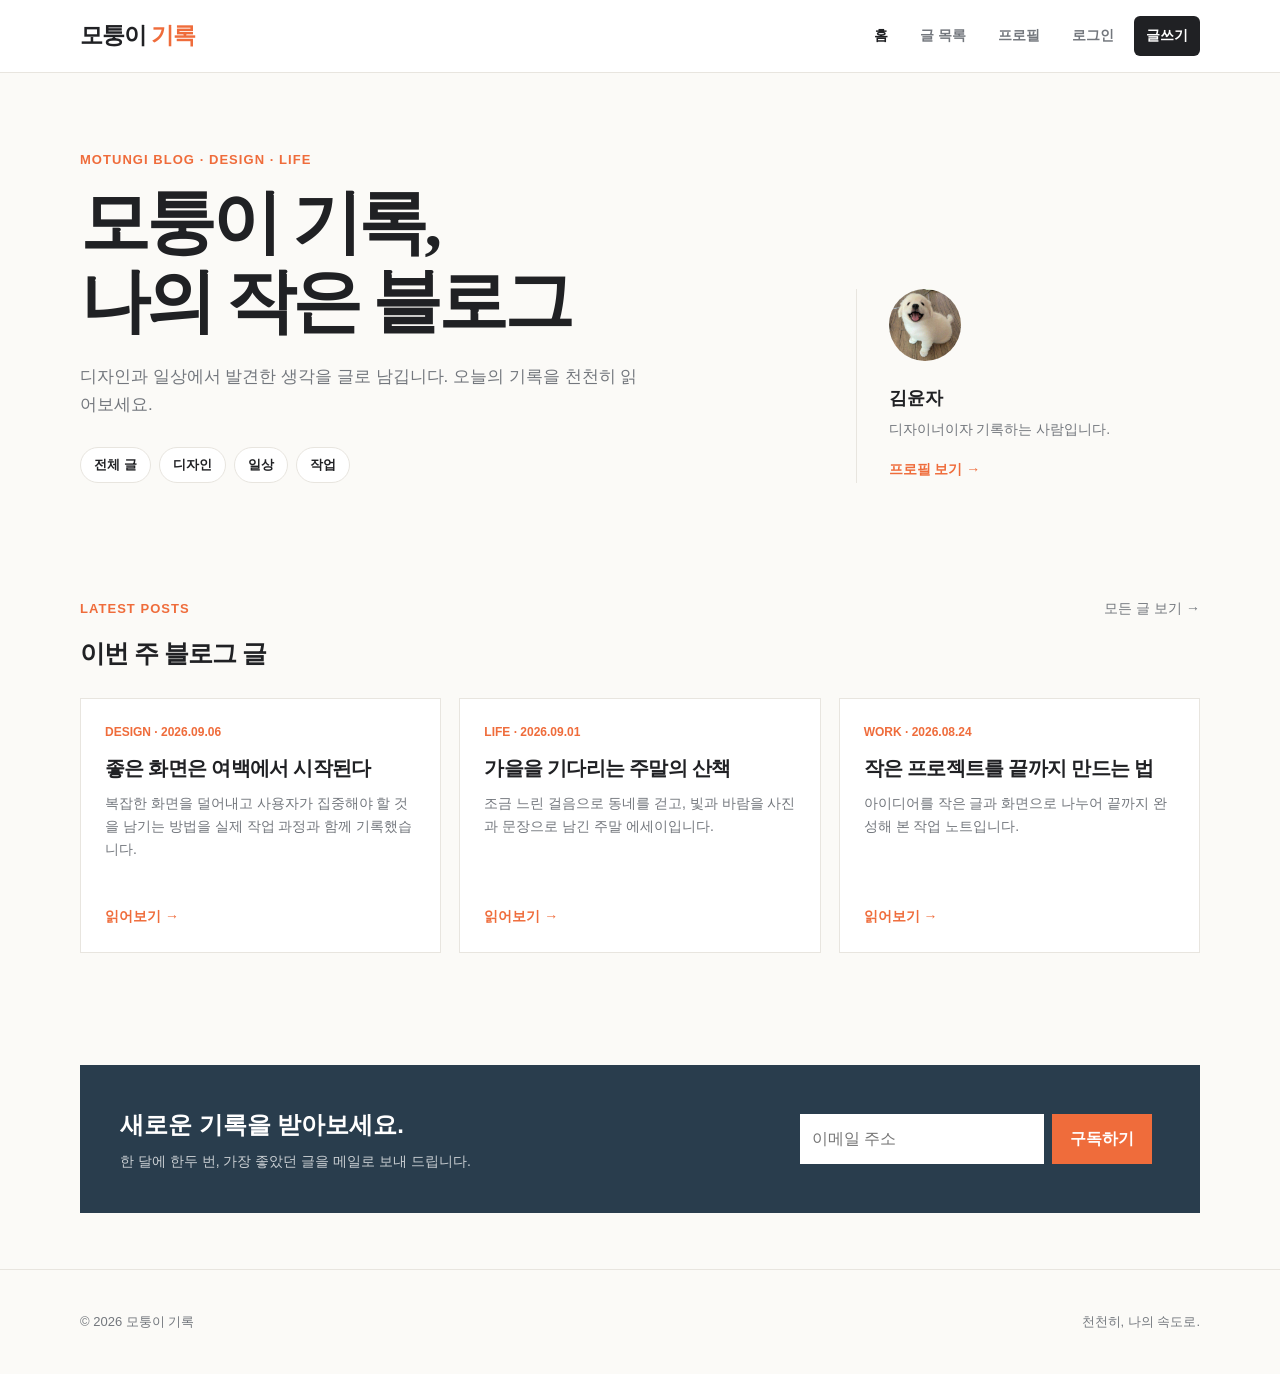
==== index.html @ f85b7a18 "Update blog author name" ====
<!doctype html>
<html lang="ko">
<head>
  <meta charset="UTF-8">
  <meta name="viewport" content="width=device-width,initial-scale=1.0">
  <title>모퉁이 기록</title>
  <link rel="stylesheet" href="css/style.css">
</head>
<body>
  <header class="site-header">
    <div class="container header-inner">
      <a class="brand" href="index.html">모퉁이 <span>기록</span></a>
      <button class="menu-toggle" aria-label="메뉴 열기" aria-expanded="false">☰</button>
      <nav class="site-nav">
        <a class="active" href="index.html">홈</a>
        <a href="posts.html">글 목록</a>
        <a href="profile.html">프로필</a>
        <a href="login.html">로그인</a>
        <a class="nav-action" href="write.html">글쓰기</a>
      </nav>
    </div>
  </header>

  <main>
    <section class="hero">
      <div class="container hero-grid">
        <div>
          <p class="eyebrow">MOTUNGI BLOG · DESIGN · LIFE</p>
          <h1>모퉁이 기록,<br>나의 작은 블로그</h1>
          <p>디자인과 일상에서 발견한 생각을 글로 남깁니다. 오늘의 기록을 천천히 읽어보세요.</p>
            <div class="blog-categories" aria-label="블로그 카테고리">
              <a href="posts.html">전체 글</a>
              <a href="posts.html">디자인</a>
              <a href="posts.html">일상</a>
              <a href="posts.html">작업</a>
            </div>
        </div>
        <aside class="profile-summary">
          <img class="avatar" src="assets/images/images.jfif" alt="운영자 프로필 사진">
          <strong>김윤자</strong>
          <p>디자이너이자 기록하는 사람입니다.</p>
          <a class="text-link" href="profile.html">프로필 보기 →</a>
        </aside>
      </div>
    </section>

    <section class="section">
      <div class="container">
        <div class="section-head">
          <div>
            <p class="eyebrow">LATEST POSTS</p>
            <h2 class="section-title">이번 주 블로그 글</h2>
          </div>
          <a href="posts.html">모든 글 보기 →</a>
        </div>
        <div class="post-grid">
          <article class="post-card">
            <p class="post-meta">DESIGN · 2026.09.06</p>
            <h3><a href="post-detail.html">좋은 화면은 여백에서 시작된다</a></h3>
            <p>복잡한 화면을 덜어내고 사용자가 집중해야 할 것을 남기는 방법을 실제 작업 과정과 함께 기록했습니다.</p>
            <a class="text-link" href="post-detail.html">읽어보기 →</a>
          </article>
          <article class="post-card">
            <p class="post-meta">LIFE · 2026.09.01</p>
            <h3><a href="post-detail.html">가을을 기다리는 주말의 산책</a></h3>
            <p>조금 느린 걸음으로 동네를 걷고, 빛과 바람을 사진과 문장으로 남긴 주말 에세이입니다.</p>
            <a class="text-link" href="post-detail.html">읽어보기 →</a>
          </article>
          <article class="post-card">
            <p class="post-meta">WORK · 2026.08.24</p>
            <h3><a href="post-detail.html">작은 프로젝트를 끝까지 만드는 법</a></h3>
            <p>아이디어를 작은 글과 화면으로 나누어 끝까지 완성해 본 작업 노트입니다.</p>
            <a class="text-link" href="post-detail.html">읽어보기 →</a>
          </article>
        </div>
      </div>
    </section>

    <section class="section">
      <div class="container newsletter">
        <div>
          <h2>새로운 기록을 받아보세요.</h2>
          <p>한 달에 한두 번, 가장 좋았던 글을 메일로 보내 드립니다.</p>
        </div>
        <form class="subscribe" data-message="구독 신청이 완료되었습니다.">
          <input type="email" placeholder="이메일 주소" required>
          <button class="button" type="submit">구독하기</button>
          <span class="form-message"></span>
        </form>
      </div>
    </section>
  </main>

  <footer class="site-footer">
    <div class="container footer-inner">
      <p>© 2026 모퉁이 기록</p>
      <p>천천히, 나의 속도로.</p>
    </div>
  </footer>

  <script src="js/main.js"></script>
</body>
</html>
---- css/style.css ----
:root{--ink:#202124;--sub:#73777d;--line:#e8e5df;--cream:#fbfaf7;--paper:#fff;--orange:#ef6c3b;--blue:#293d4d;--tag:#f4f0e9}*{box-sizing:border-box}body{margin:0;background:var(--cream);color:var(--ink);font-family:"Noto Sans KR","Malgun Gothic",Arial,sans-serif;line-height:1.65}a{color:inherit;text-decoration:none}button,input,textarea{font:inherit}.container{width:min(1120px,calc(100% - 40px));margin:auto}.site-header{position:sticky;top:0;z-index:5;background:#fffffff0;backdrop-filter:blur(12px);border-bottom:1px solid var(--line)}.header-inner{height:72px;display:flex;align-items:center;justify-content:space-between;gap:24px}.brand{font-family:Georgia,serif;font-size:23px;font-weight:bold;letter-spacing:-1px}.brand span,.eyebrow,.post-meta,.text-link{color:var(--orange)}.site-nav{display:flex;gap:8px;align-items:center}.site-nav a{padding:8px 12px;color:var(--sub);font-size:14px;font-weight:bold}.site-nav a:hover,.site-nav a.active{color:var(--ink)}.nav-action{background:var(--ink);color:#fff!important;border-radius:6px}.menu-toggle{display:none}.hero{padding:76px 0 58px}.hero-grid{display:grid;grid-template-columns:1.35fr .65fr;gap:60px;align-items:end}.eyebrow{font-size:13px;font-weight:bold;letter-spacing:.08em;text-transform:uppercase;margin:0 0 14px}.hero h1{font-family:Georgia,"Noto Serif KR",serif;font-size:clamp(42px,6vw,70px);letter-spacing:-.055em;line-height:1.12;margin:0 0 22px}.hero p:not(.eyebrow),.page-hero p{color:var(--sub);max-width:570px;font-size:17px}.profile-summary{border-left:1px solid var(--line);padding-left:32px}.avatar{width:72px;height:72px;object-fit:cover;border-radius:50%;margin-bottom:14px}.profile-summary strong{display:block;font-size:18px}.profile-summary p{margin:5px 0 15px;font-size:14px!important}.text-link{font-weight:bold;font-size:14px}.section{padding:56px 0}.section-head{display:flex;justify-content:space-between;align-items:baseline;margin-bottom:24px}.section-title{margin:0;font-size:25px;letter-spacing:-.04em}.section-head a{color:var(--sub);font-size:14px}.post-grid{display:grid;grid-template-columns:repeat(3,1fr);gap:18px}.post-card{background:var(--paper);border:1px solid var(--line);padding:24px;min-height:255px;display:flex;flex-direction:column;transition:transform .2s}.post-card:hover{transform:translateY(-3px)}.post-meta{font-size:12px;font-weight:bold;margin:0 0 12px}.post-card h3{font-size:20px;letter-spacing:-.035em;line-height:1.35;margin:0 0 10px}.post-card p:not(.post-meta),.list-post p{color:var(--sub);font-size:14px;margin:0}.post-card .text-link{margin-top:auto;padding-top:18px}.newsletter{background:var(--blue);color:#fff;padding:40px;display:flex;justify-content:space-between;align-items:center;gap:32px}.newsletter h2{margin:0 0 5px;font-size:24px}.newsletter p{opacity:.75;margin:0;font-size:14px}.subscribe{display:flex;gap:8px;min-width:min(100%,360px)}.subscribe input{flex:1;border:0;padding:12px}.button{cursor:pointer;border:0;background:var(--orange);color:white;padding:12px 18px;font-weight:bold;white-space:nowrap}.site-footer{border-top:1px solid var(--line);color:var(--sub);padding:28px 0;font-size:13px}.footer-inner{display:flex;justify-content:space-between}.page-hero{border-bottom:1px solid var(--line);padding:50px 0 36px;background:#fff}.page-hero h1{font-family:Georgia,serif;font-size:42px;margin:0 0 8px;letter-spacing:-.04em}.page-hero p{margin:0}.content-layout{display:grid;grid-template-columns:minmax(0,1fr) 260px;gap:42px;padding:48px 0 72px}.post-list{display:grid}.list-post{display:grid;grid-template-columns:120px 1fr;gap:22px;border-bottom:1px solid var(--line);padding:24px 0}.list-date{color:var(--sub);font-size:13px}.list-post h2{font-size:23px;margin:0 0 7px;letter-spacing:-.04em}.sidebar{border-left:1px solid var(--line);padding-left:24px}.sidebar h3{margin:0 0 12px;font-size:15px}.sidebar a{display:block;color:var(--sub);font-size:14px;padding:7px 0}.tag{display:inline-block;background:var(--tag);padding:5px 10px;margin:0 5px 7px 0;font-size:12px}.article{background:#fff;padding:clamp(25px,5vw,64px)}.article-header{border-bottom:1px solid var(--line);margin-bottom:34px;padding-bottom:26px}.article-header h1{font-family:Georgia,serif;font-size:clamp(32px,5vw,52px);line-height:1.2;letter-spacing:-.05em;margin:8px 0 14px}.article-meta{color:var(--sub);font-size:14px}.article-body{max-width:720px;font-size:17px}.article-body h2{margin-top:40px;font-size:27px}.article-body p{margin-bottom:22px}.article-body blockquote{border-left:3px solid var(--orange);margin:28px 0;padding:8px 20px;color:var(--sub);font-size:19px}.auth-wrap{width:min(440px,calc(100% - 32px));margin:0 auto 70px;padding-top:88px}.auth-card,.form-card{background:#fff;border:1px solid var(--line);padding:36px}.auth-card h1,.form-card h1{font-family:Georgia,serif;font-size:34px;margin:0 0 8px}.auth-card>p{color:var(--sub);margin:0 0 26px;font-size:14px}.field{display:grid;gap:7px;margin-bottom:17px;font-size:14px;font-weight:bold}.field input,.field textarea{border:1px solid #d9d5cf;padding:12px;background:#fff;font-weight:normal}.field textarea{min-height:240px;resize:vertical}.form-note{color:var(--sub);font-size:13px;text-align:center;margin:20px 0 0}.full{width:100%}.profile-page{display:grid;grid-template-columns:200px 1fr;gap:36px;padding:54px 0 72px}.profile-card{text-align:center}.profile-card .avatar{width:128px;height:128px;margin:0 auto 15px}.profile-card h1{font-size:25px;margin:0}.profile-card p{color:var(--sub);margin:5px 0;font-size:14px}.stats{display:flex;gap:18px;justify-content:center;margin:20px 0;font-size:13px}.profile-posts h2{margin-top:0}.editor-wrap{width:min(820px,calc(100% - 32px));margin:46px auto 72px}.form-card{padding:42px}.form-card .field input{font-size:18px}.form-actions{display:flex;justify-content:flex-end;gap:8px;margin-top:25px}.secondary-btn{border:1px solid var(--line);background:#fff;color:var(--ink)}@media(max-width:720px){.container{width:min(100% - 28px,1120px)}.header-inner{height:60px}.menu-toggle{display:block;border:0;background:none;font-size:20px}.site-nav{display:none;position:absolute;top:60px;left:0;right:0;background:#fff;padding:10px 14px;border-bottom:1px solid var(--line);flex-direction:column;align-items:stretch}.site-nav.is-open{display:flex}.hero{padding:48px 0}.hero-grid,.content-layout,.profile-page{grid-template-columns:1fr;gap:28px}.profile-summary,.sidebar{border:0;padding:0}.post-grid{grid-template-columns:1fr}.newsletter{display:block;padding:28px}.subscribe{margin-top:20px}.list-post{grid-template-columns:1fr;gap:5px}.page-hero h1{font-size:34px}.article{padding:28px 20px}.auth-wrap{margin:38px auto}.form-card,.auth-card{padding:26px}.footer-inner{display:block}.footer-inner p+p{margin-top:6px}}
.blog-categories{display:flex;flex-wrap:wrap;gap:8px;margin-top:28px}.blog-categories a{border:1px solid var(--line);border-radius:999px;padding:6px 13px;background:var(--paper);font-size:13px;font-weight:bold}.blog-categories a:hover{border-color:var(--orange);color:var(--orange)}.profile-summary{border-left:1px solid var(--line);padding-left:32px}
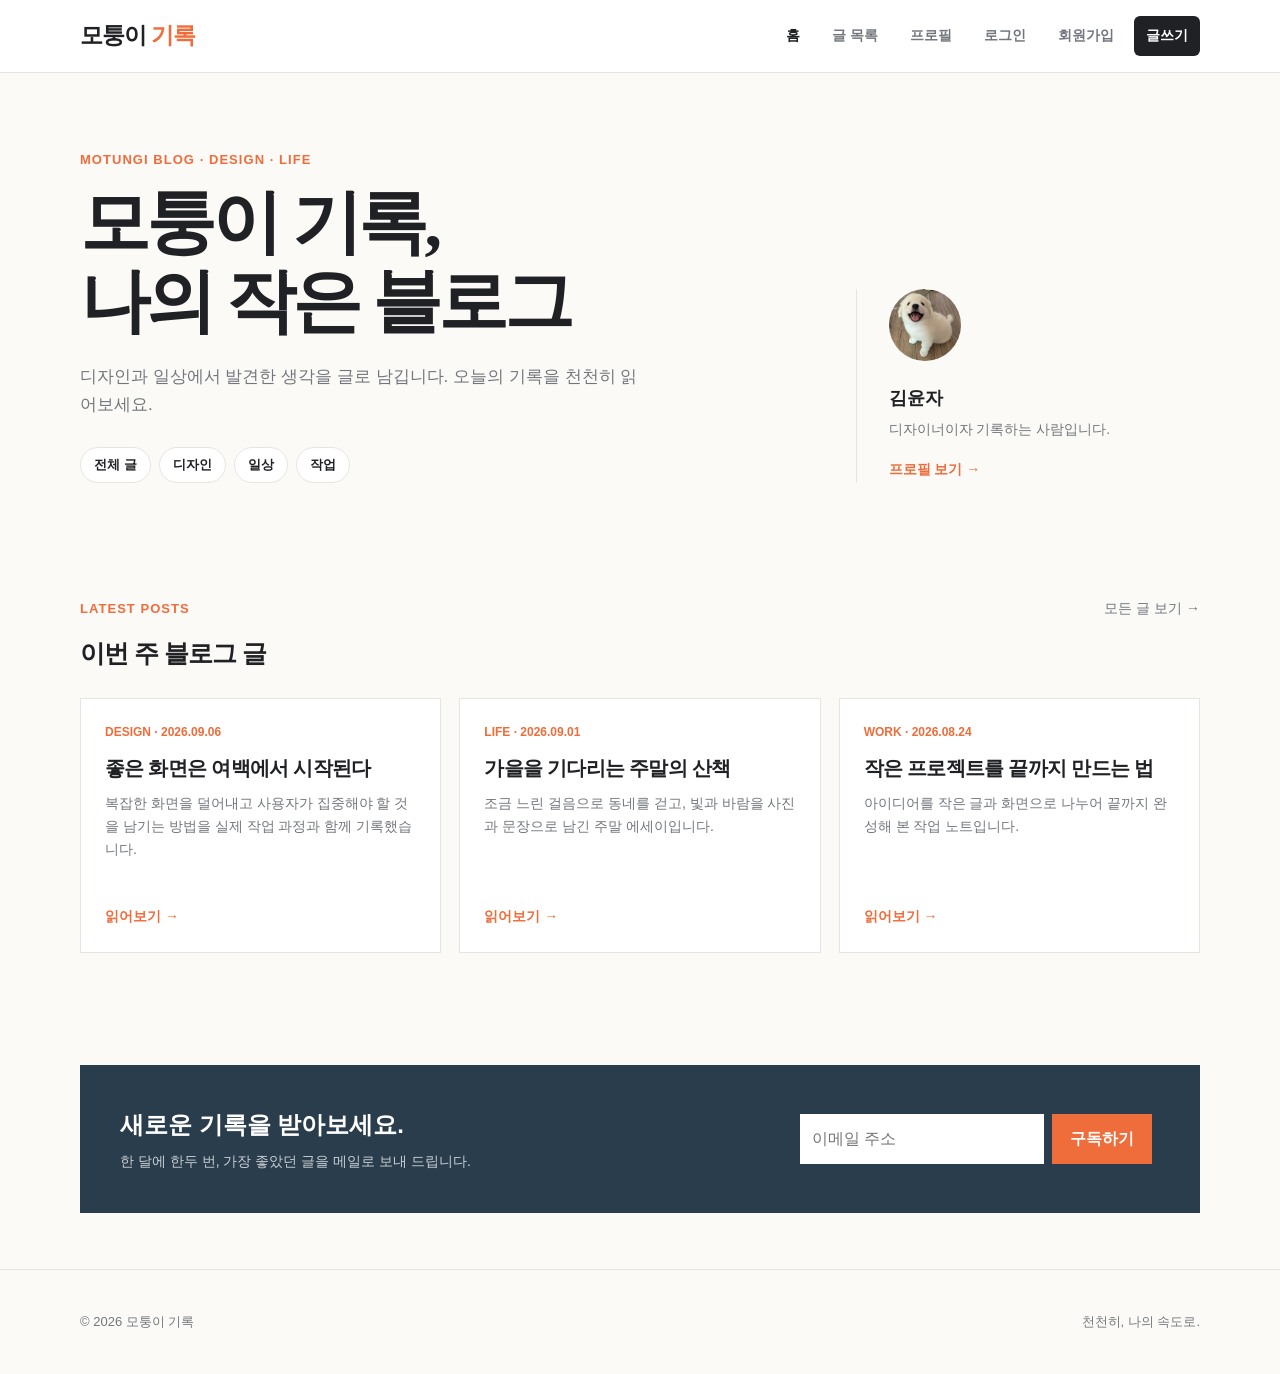
==== commit 261becf2: "Implement blog post CRUD and auth navigation" ====
--- a/index.html
+++ b/index.html
@@ -53,7 +53,7 @@
           </div>
           <a href="posts.html">모든 글 보기 →</a>
         </div>
-        <div class="post-grid">
+        <div class="post-grid" id="latest-posts">
           <article class="post-card">
             <p class="post-meta">DESIGN · 2026.09.06</p>
             <h3><a href="post-detail.html">좋은 화면은 여백에서 시작된다</a></h3>
@@ -101,4 +101,3 @@
   <script src="js/main.js"></script>
 </body>
 </html>
-
--- a/css/style.css
+++ b/css/style.css
@@ -1,2 +1,4 @@
 :root{--ink:#202124;--sub:#73777d;--line:#e8e5df;--cream:#fbfaf7;--paper:#fff;--orange:#ef6c3b;--blue:#293d4d;--tag:#f4f0e9}*{box-sizing:border-box}body{margin:0;background:var(--cream);color:var(--ink);font-family:"Noto Sans KR","Malgun Gothic",Arial,sans-serif;line-height:1.65}a{color:inherit;text-decoration:none}button,input,textarea{font:inherit}.container{width:min(1120px,calc(100% - 40px));margin:auto}.site-header{position:sticky;top:0;z-index:5;background:#fffffff0;backdrop-filter:blur(12px);border-bottom:1px solid var(--line)}.header-inner{height:72px;display:flex;align-items:center;justify-content:space-between;gap:24px}.brand{font-family:Georgia,serif;font-size:23px;font-weight:bold;letter-spacing:-1px}.brand span,.eyebrow,.post-meta,.text-link{color:var(--orange)}.site-nav{display:flex;gap:8px;align-items:center}.site-nav a{padding:8px 12px;color:var(--sub);font-size:14px;font-weight:bold}.site-nav a:hover,.site-nav a.active{color:var(--ink)}.nav-action{background:var(--ink);color:#fff!important;border-radius:6px}.menu-toggle{display:none}.hero{padding:76px 0 58px}.hero-grid{display:grid;grid-template-columns:1.35fr .65fr;gap:60px;align-items:end}.eyebrow{font-size:13px;font-weight:bold;letter-spacing:.08em;text-transform:uppercase;margin:0 0 14px}.hero h1{font-family:Georgia,"Noto Serif KR",serif;font-size:clamp(42px,6vw,70px);letter-spacing:-.055em;line-height:1.12;margin:0 0 22px}.hero p:not(.eyebrow),.page-hero p{color:var(--sub);max-width:570px;font-size:17px}.profile-summary{border-left:1px solid var(--line);padding-left:32px}.avatar{width:72px;height:72px;object-fit:cover;border-radius:50%;margin-bottom:14px}.profile-summary strong{display:block;font-size:18px}.profile-summary p{margin:5px 0 15px;font-size:14px!important}.text-link{font-weight:bold;font-size:14px}.section{padding:56px 0}.section-head{display:flex;justify-content:space-between;align-items:baseline;margin-bottom:24px}.section-title{margin:0;font-size:25px;letter-spacing:-.04em}.section-head a{color:var(--sub);font-size:14px}.post-grid{display:grid;grid-template-columns:repeat(3,1fr);gap:18px}.post-card{background:var(--paper);border:1px solid var(--line);padding:24px;min-height:255px;display:flex;flex-direction:column;transition:transform .2s}.post-card:hover{transform:translateY(-3px)}.post-meta{font-size:12px;font-weight:bold;margin:0 0 12px}.post-card h3{font-size:20px;letter-spacing:-.035em;line-height:1.35;margin:0 0 10px}.post-card p:not(.post-meta),.list-post p{color:var(--sub);font-size:14px;margin:0}.post-card .text-link{margin-top:auto;padding-top:18px}.newsletter{background:var(--blue);color:#fff;padding:40px;display:flex;justify-content:space-between;align-items:center;gap:32px}.newsletter h2{margin:0 0 5px;font-size:24px}.newsletter p{opacity:.75;margin:0;font-size:14px}.subscribe{display:flex;gap:8px;min-width:min(100%,360px)}.subscribe input{flex:1;border:0;padding:12px}.button{cursor:pointer;border:0;background:var(--orange);color:white;padding:12px 18px;font-weight:bold;white-space:nowrap}.site-footer{border-top:1px solid var(--line);color:var(--sub);padding:28px 0;font-size:13px}.footer-inner{display:flex;justify-content:space-between}.page-hero{border-bottom:1px solid var(--line);padding:50px 0 36px;background:#fff}.page-hero h1{font-family:Georgia,serif;font-size:42px;margin:0 0 8px;letter-spacing:-.04em}.page-hero p{margin:0}.content-layout{display:grid;grid-template-columns:minmax(0,1fr) 260px;gap:42px;padding:48px 0 72px}.post-list{display:grid}.list-post{display:grid;grid-template-columns:120px 1fr;gap:22px;border-bottom:1px solid var(--line);padding:24px 0}.list-date{color:var(--sub);font-size:13px}.list-post h2{font-size:23px;margin:0 0 7px;letter-spacing:-.04em}.sidebar{border-left:1px solid var(--line);padding-left:24px}.sidebar h3{margin:0 0 12px;font-size:15px}.sidebar a{display:block;color:var(--sub);font-size:14px;padding:7px 0}.tag{display:inline-block;background:var(--tag);padding:5px 10px;margin:0 5px 7px 0;font-size:12px}.article{background:#fff;padding:clamp(25px,5vw,64px)}.article-header{border-bottom:1px solid var(--line);margin-bottom:34px;padding-bottom:26px}.article-header h1{font-family:Georgia,serif;font-size:clamp(32px,5vw,52px);line-height:1.2;letter-spacing:-.05em;margin:8px 0 14px}.article-meta{color:var(--sub);font-size:14px}.article-body{max-width:720px;font-size:17px}.article-body h2{margin-top:40px;font-size:27px}.article-body p{margin-bottom:22px}.article-body blockquote{border-left:3px solid var(--orange);margin:28px 0;padding:8px 20px;color:var(--sub);font-size:19px}.auth-wrap{width:min(440px,calc(100% - 32px));margin:0 auto 70px;padding-top:88px}.auth-card,.form-card{background:#fff;border:1px solid var(--line);padding:36px}.auth-card h1,.form-card h1{font-family:Georgia,serif;font-size:34px;margin:0 0 8px}.auth-card>p{color:var(--sub);margin:0 0 26px;font-size:14px}.field{display:grid;gap:7px;margin-bottom:17px;font-size:14px;font-weight:bold}.field input,.field textarea{border:1px solid #d9d5cf;padding:12px;background:#fff;font-weight:normal}.field textarea{min-height:240px;resize:vertical}.form-note{color:var(--sub);font-size:13px;text-align:center;margin:20px 0 0}.full{width:100%}.profile-page{display:grid;grid-template-columns:200px 1fr;gap:36px;padding:54px 0 72px}.profile-card{text-align:center}.profile-card .avatar{width:128px;height:128px;margin:0 auto 15px}.profile-card h1{font-size:25px;margin:0}.profile-card p{color:var(--sub);margin:5px 0;font-size:14px}.stats{display:flex;gap:18px;justify-content:center;margin:20px 0;font-size:13px}.profile-posts h2{margin-top:0}.editor-wrap{width:min(820px,calc(100% - 32px));margin:46px auto 72px}.form-card{padding:42px}.form-card .field input{font-size:18px}.form-actions{display:flex;justify-content:flex-end;gap:8px;margin-top:25px}.secondary-btn{border:1px solid var(--line);background:#fff;color:var(--ink)}@media(max-width:720px){.container{width:min(100% - 28px,1120px)}.header-inner{height:60px}.menu-toggle{display:block;border:0;background:none;font-size:20px}.site-nav{display:none;position:absolute;top:60px;left:0;right:0;background:#fff;padding:10px 14px;border-bottom:1px solid var(--line);flex-direction:column;align-items:stretch}.site-nav.is-open{display:flex}.hero{padding:48px 0}.hero-grid,.content-layout,.profile-page{grid-template-columns:1fr;gap:28px}.profile-summary,.sidebar{border:0;padding:0}.post-grid{grid-template-columns:1fr}.newsletter{display:block;padding:28px}.subscribe{margin-top:20px}.list-post{grid-template-columns:1fr;gap:5px}.page-hero h1{font-size:34px}.article{padding:28px 20px}.auth-wrap{margin:38px auto}.form-card,.auth-card{padding:26px}.footer-inner{display:block}.footer-inner p+p{margin-top:6px}}
-.blog-categories{display:flex;flex-wrap:wrap;gap:8px;margin-top:28px}.blog-categories a{border:1px solid var(--line);border-radius:999px;padding:6px 13px;background:var(--paper);font-size:13px;font-weight:bold}.blog-categories a:hover{border-color:var(--orange);color:var(--orange)}.profile-summary{border-left:1px solid var(--line);padding-left:32px}
+.blog-categories{display:flex;flex-wrap:wrap;gap:8px;margin-top:28px}.blog-categories a{border:1px solid var(--line);border-radius:999px;padding:6px 13px;background:var(--paper);font-size:13px;font-weight:bold}.blog-categories a:hover{border-color:var(--orange);color:var(--orange)}.profile-summary{border-left:1px solid var(--line);padding-left:32px}.profile-contact{background:#294f82;color:#fff;text-align:center;padding:38px 0 20px}.profile-contact-kicker{margin:0 0 5px;color:#b8d4f0;font-size:12px;font-weight:bold;letter-spacing:.12em}.profile-contact h2{margin:0;font-size:25px;line-height:1.4;letter-spacing:-.04em}.profile-contact-intro{margin:9px 0 22px;color:#d8e5f4;font-size:13px}.contact-links{display:grid;grid-template-columns:repeat(3,1fr);gap:10px}.contact-link{display:flex;align-items:center;justify-content:center;gap:10px;min-height:56px;border:1px solid #5274a2;border-radius:6px;color:#fff;text-align:left;transition:background .2s,border-color .2s}.contact-link:hover{background:#37639b;border-color:#91b4dc}.contact-icon{display:grid;place-items:center;width:25px;height:25px;border:1px solid #9bb9d8;border-radius:50%;color:#d8e5f4;font-size:14px;line-height:1}.contact-link b,.contact-link small{display:block}.contact-link b{font-size:12px}.contact-link small{color:#c6d9ed;font-size:10px;line-height:1.4}.contact-more{display:block;width:26px;margin:14px auto 0;color:#d8e5f4;font-size:25px;line-height:.7}.profile-contact + .site-footer{background:#fff}.site-footer .footer-inner{gap:18px}.site-footer .footer-inner span:last-child{font-size:12px}
+@media(max-width:720px){.contact-links{grid-template-columns:1fr}.contact-link{justify-content:flex-start;padding:0 20px}.profile-contact{padding-top:32px}.site-footer .footer-inner span{display:block}}
+.post-actions{display:flex;align-items:center;gap:14px;margin-top:10px}.post-actions .post-delete{margin-top:0}
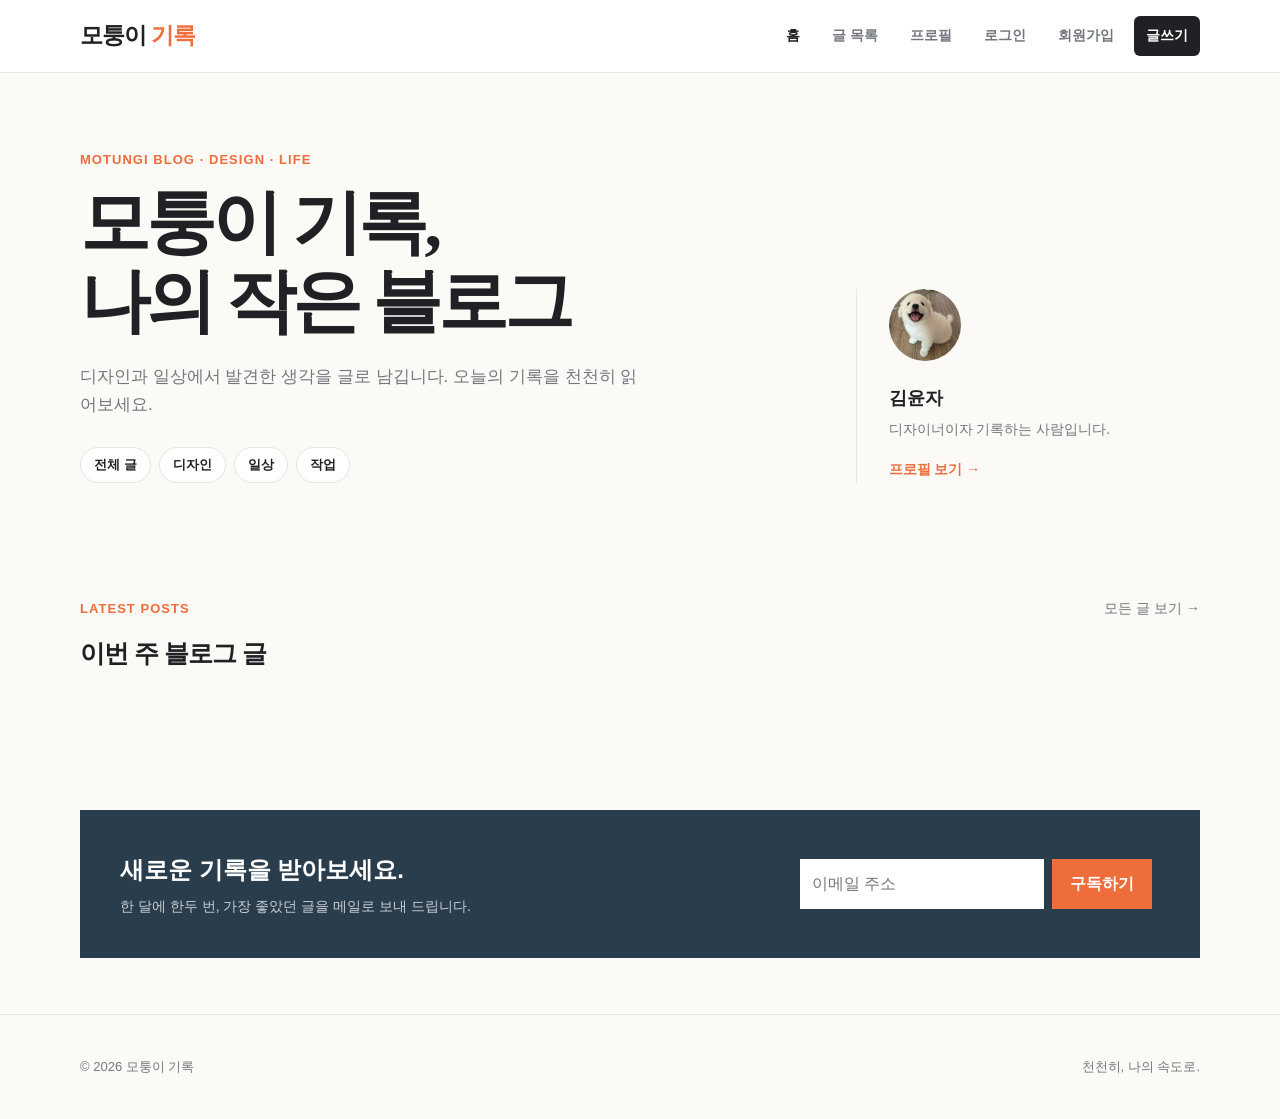
==== commit 53a2a083: "Remove sample posts and show live data only" ====
--- a/index.html
+++ b/index.html
@@ -53,26 +53,7 @@
           </div>
           <a href="posts.html">모든 글 보기 →</a>
         </div>
-        <div class="post-grid" id="latest-posts">
-          <article class="post-card">
-            <p class="post-meta">DESIGN · 2026.09.06</p>
-            <h3><a href="post-detail.html">좋은 화면은 여백에서 시작된다</a></h3>
-            <p>복잡한 화면을 덜어내고 사용자가 집중해야 할 것을 남기는 방법을 실제 작업 과정과 함께 기록했습니다.</p>
-            <a class="text-link" href="post-detail.html">읽어보기 →</a>
-          </article>
-          <article class="post-card">
-            <p class="post-meta">LIFE · 2026.09.01</p>
-            <h3><a href="post-detail.html">가을을 기다리는 주말의 산책</a></h3>
-            <p>조금 느린 걸음으로 동네를 걷고, 빛과 바람을 사진과 문장으로 남긴 주말 에세이입니다.</p>
-            <a class="text-link" href="post-detail.html">읽어보기 →</a>
-          </article>
-          <article class="post-card">
-            <p class="post-meta">WORK · 2026.08.24</p>
-            <h3><a href="post-detail.html">작은 프로젝트를 끝까지 만드는 법</a></h3>
-            <p>아이디어를 작은 글과 화면으로 나누어 끝까지 완성해 본 작업 노트입니다.</p>
-            <a class="text-link" href="post-detail.html">읽어보기 →</a>
-          </article>
-        </div>
+        <div class="post-grid" id="latest-posts"></div>
       </div>
     </section>
 
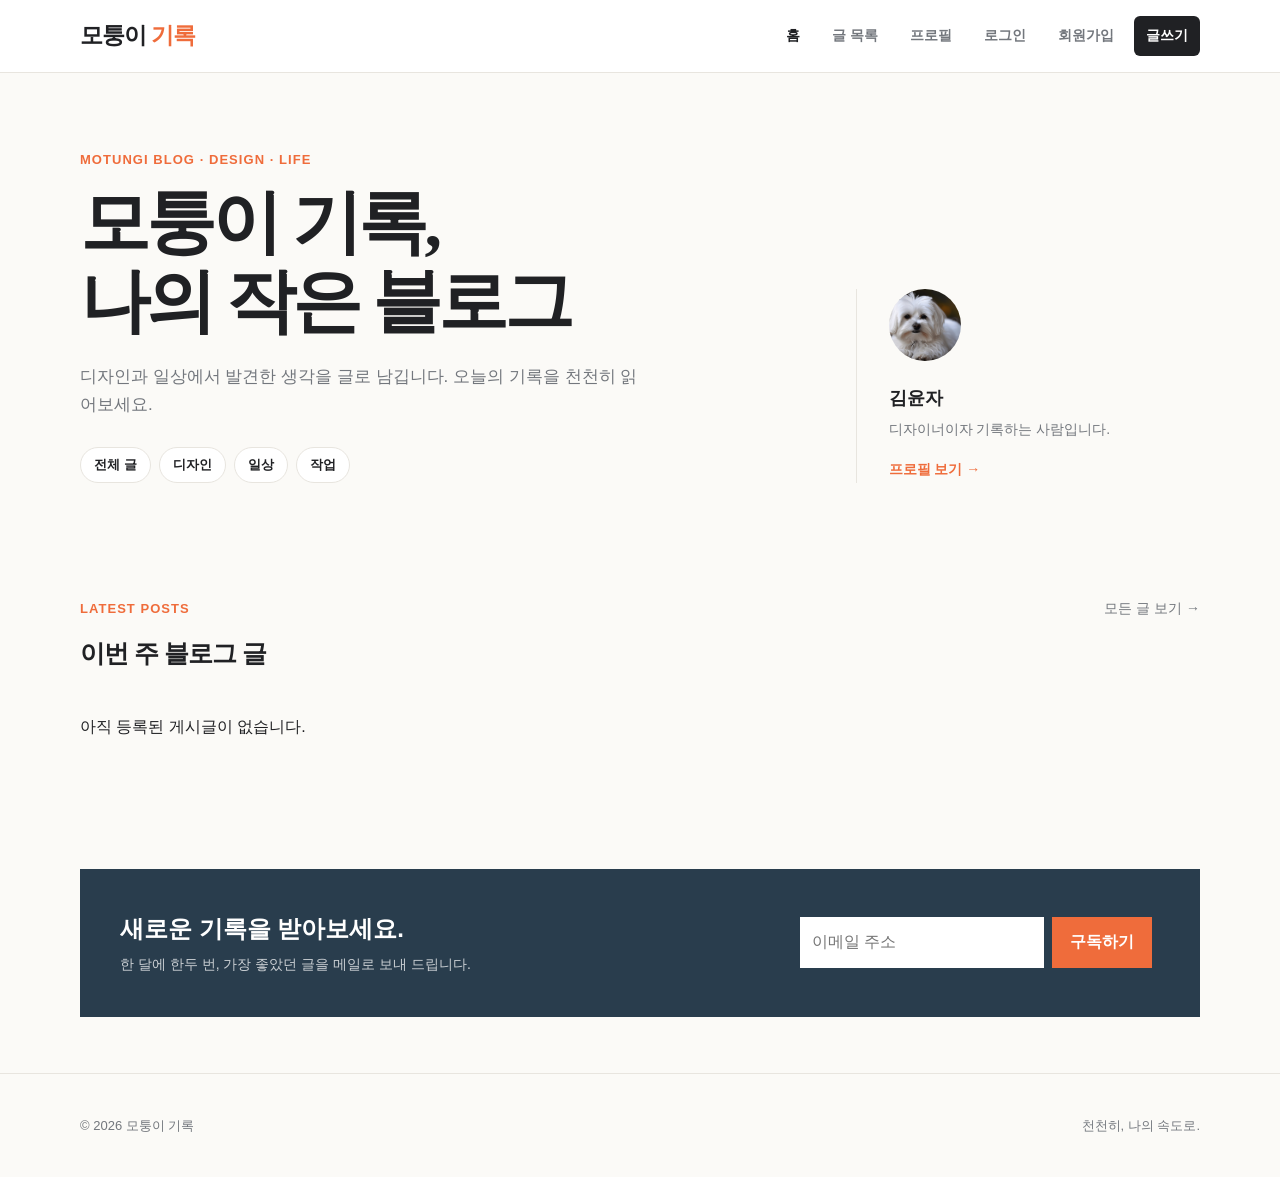
==== commit 7240a261: "Use updated profile photo" ====
--- a/index.html
+++ b/index.html
@@ -36,7 +36,7 @@
             </div>
         </div>
         <aside class="profile-summary">
-          <img class="avatar" src="assets/images/images.jfif" alt="운영자 프로필 사진">
+          <img class="avatar" src="assets/images/강아지.jpg" alt="운영자 프로필 사진">
           <strong>김윤자</strong>
           <p>디자이너이자 기록하는 사람입니다.</p>
           <a class="text-link" href="profile.html">프로필 보기 →</a>
--- a/css/style.css
+++ b/css/style.css
@@ -1,4 +1,6 @@
 :root{--ink:#202124;--sub:#73777d;--line:#e8e5df;--cream:#fbfaf7;--paper:#fff;--orange:#ef6c3b;--blue:#293d4d;--tag:#f4f0e9}*{box-sizing:border-box}body{margin:0;background:var(--cream);color:var(--ink);font-family:"Noto Sans KR","Malgun Gothic",Arial,sans-serif;line-height:1.65}a{color:inherit;text-decoration:none}button,input,textarea{font:inherit}.container{width:min(1120px,calc(100% - 40px));margin:auto}.site-header{position:sticky;top:0;z-index:5;background:#fffffff0;backdrop-filter:blur(12px);border-bottom:1px solid var(--line)}.header-inner{height:72px;display:flex;align-items:center;justify-content:space-between;gap:24px}.brand{font-family:Georgia,serif;font-size:23px;font-weight:bold;letter-spacing:-1px}.brand span,.eyebrow,.post-meta,.text-link{color:var(--orange)}.site-nav{display:flex;gap:8px;align-items:center}.site-nav a{padding:8px 12px;color:var(--sub);font-size:14px;font-weight:bold}.site-nav a:hover,.site-nav a.active{color:var(--ink)}.nav-action{background:var(--ink);color:#fff!important;border-radius:6px}.menu-toggle{display:none}.hero{padding:76px 0 58px}.hero-grid{display:grid;grid-template-columns:1.35fr .65fr;gap:60px;align-items:end}.eyebrow{font-size:13px;font-weight:bold;letter-spacing:.08em;text-transform:uppercase;margin:0 0 14px}.hero h1{font-family:Georgia,"Noto Serif KR",serif;font-size:clamp(42px,6vw,70px);letter-spacing:-.055em;line-height:1.12;margin:0 0 22px}.hero p:not(.eyebrow),.page-hero p{color:var(--sub);max-width:570px;font-size:17px}.profile-summary{border-left:1px solid var(--line);padding-left:32px}.avatar{width:72px;height:72px;object-fit:cover;border-radius:50%;margin-bottom:14px}.profile-summary strong{display:block;font-size:18px}.profile-summary p{margin:5px 0 15px;font-size:14px!important}.text-link{font-weight:bold;font-size:14px}.section{padding:56px 0}.section-head{display:flex;justify-content:space-between;align-items:baseline;margin-bottom:24px}.section-title{margin:0;font-size:25px;letter-spacing:-.04em}.section-head a{color:var(--sub);font-size:14px}.post-grid{display:grid;grid-template-columns:repeat(3,1fr);gap:18px}.post-card{background:var(--paper);border:1px solid var(--line);padding:24px;min-height:255px;display:flex;flex-direction:column;transition:transform .2s}.post-card:hover{transform:translateY(-3px)}.post-meta{font-size:12px;font-weight:bold;margin:0 0 12px}.post-card h3{font-size:20px;letter-spacing:-.035em;line-height:1.35;margin:0 0 10px}.post-card p:not(.post-meta),.list-post p{color:var(--sub);font-size:14px;margin:0}.post-card .text-link{margin-top:auto;padding-top:18px}.newsletter{background:var(--blue);color:#fff;padding:40px;display:flex;justify-content:space-between;align-items:center;gap:32px}.newsletter h2{margin:0 0 5px;font-size:24px}.newsletter p{opacity:.75;margin:0;font-size:14px}.subscribe{display:flex;gap:8px;min-width:min(100%,360px)}.subscribe input{flex:1;border:0;padding:12px}.button{cursor:pointer;border:0;background:var(--orange);color:white;padding:12px 18px;font-weight:bold;white-space:nowrap}.site-footer{border-top:1px solid var(--line);color:var(--sub);padding:28px 0;font-size:13px}.footer-inner{display:flex;justify-content:space-between}.page-hero{border-bottom:1px solid var(--line);padding:50px 0 36px;background:#fff}.page-hero h1{font-family:Georgia,serif;font-size:42px;margin:0 0 8px;letter-spacing:-.04em}.page-hero p{margin:0}.content-layout{display:grid;grid-template-columns:minmax(0,1fr) 260px;gap:42px;padding:48px 0 72px}.post-list{display:grid}.list-post{display:grid;grid-template-columns:120px 1fr;gap:22px;border-bottom:1px solid var(--line);padding:24px 0}.list-date{color:var(--sub);font-size:13px}.list-post h2{font-size:23px;margin:0 0 7px;letter-spacing:-.04em}.sidebar{border-left:1px solid var(--line);padding-left:24px}.sidebar h3{margin:0 0 12px;font-size:15px}.sidebar a{display:block;color:var(--sub);font-size:14px;padding:7px 0}.tag{display:inline-block;background:var(--tag);padding:5px 10px;margin:0 5px 7px 0;font-size:12px}.article{background:#fff;padding:clamp(25px,5vw,64px)}.article-header{border-bottom:1px solid var(--line);margin-bottom:34px;padding-bottom:26px}.article-header h1{font-family:Georgia,serif;font-size:clamp(32px,5vw,52px);line-height:1.2;letter-spacing:-.05em;margin:8px 0 14px}.article-meta{color:var(--sub);font-size:14px}.article-body{max-width:720px;font-size:17px}.article-body h2{margin-top:40px;font-size:27px}.article-body p{margin-bottom:22px}.article-body blockquote{border-left:3px solid var(--orange);margin:28px 0;padding:8px 20px;color:var(--sub);font-size:19px}.auth-wrap{width:min(440px,calc(100% - 32px));margin:0 auto 70px;padding-top:88px}.auth-card,.form-card{background:#fff;border:1px solid var(--line);padding:36px}.auth-card h1,.form-card h1{font-family:Georgia,serif;font-size:34px;margin:0 0 8px}.auth-card>p{color:var(--sub);margin:0 0 26px;font-size:14px}.field{display:grid;gap:7px;margin-bottom:17px;font-size:14px;font-weight:bold}.field input,.field textarea{border:1px solid #d9d5cf;padding:12px;background:#fff;font-weight:normal}.field textarea{min-height:240px;resize:vertical}.form-note{color:var(--sub);font-size:13px;text-align:center;margin:20px 0 0}.full{width:100%}.profile-page{display:grid;grid-template-columns:200px 1fr;gap:36px;padding:54px 0 72px}.profile-card{text-align:center}.profile-card .avatar{width:128px;height:128px;margin:0 auto 15px}.profile-card h1{font-size:25px;margin:0}.profile-card p{color:var(--sub);margin:5px 0;font-size:14px}.stats{display:flex;gap:18px;justify-content:center;margin:20px 0;font-size:13px}.profile-posts h2{margin-top:0}.editor-wrap{width:min(820px,calc(100% - 32px));margin:46px auto 72px}.form-card{padding:42px}.form-card .field input{font-size:18px}.form-actions{display:flex;justify-content:flex-end;gap:8px;margin-top:25px}.secondary-btn{border:1px solid var(--line);background:#fff;color:var(--ink)}@media(max-width:720px){.container{width:min(100% - 28px,1120px)}.header-inner{height:60px}.menu-toggle{display:block;border:0;background:none;font-size:20px}.site-nav{display:none;position:absolute;top:60px;left:0;right:0;background:#fff;padding:10px 14px;border-bottom:1px solid var(--line);flex-direction:column;align-items:stretch}.site-nav.is-open{display:flex}.hero{padding:48px 0}.hero-grid,.content-layout,.profile-page{grid-template-columns:1fr;gap:28px}.profile-summary,.sidebar{border:0;padding:0}.post-grid{grid-template-columns:1fr}.newsletter{display:block;padding:28px}.subscribe{margin-top:20px}.list-post{grid-template-columns:1fr;gap:5px}.page-hero h1{font-size:34px}.article{padding:28px 20px}.auth-wrap{margin:38px auto}.form-card,.auth-card{padding:26px}.footer-inner{display:block}.footer-inner p+p{margin-top:6px}}
 .blog-categories{display:flex;flex-wrap:wrap;gap:8px;margin-top:28px}.blog-categories a{border:1px solid var(--line);border-radius:999px;padding:6px 13px;background:var(--paper);font-size:13px;font-weight:bold}.blog-categories a:hover{border-color:var(--orange);color:var(--orange)}.profile-summary{border-left:1px solid var(--line);padding-left:32px}.profile-contact{background:#294f82;color:#fff;text-align:center;padding:38px 0 20px}.profile-contact-kicker{margin:0 0 5px;color:#b8d4f0;font-size:12px;font-weight:bold;letter-spacing:.12em}.profile-contact h2{margin:0;font-size:25px;line-height:1.4;letter-spacing:-.04em}.profile-contact-intro{margin:9px 0 22px;color:#d8e5f4;font-size:13px}.contact-links{display:grid;grid-template-columns:repeat(3,1fr);gap:10px}.contact-link{display:flex;align-items:center;justify-content:center;gap:10px;min-height:56px;border:1px solid #5274a2;border-radius:6px;color:#fff;text-align:left;transition:background .2s,border-color .2s}.contact-link:hover{background:#37639b;border-color:#91b4dc}.contact-icon{display:grid;place-items:center;width:25px;height:25px;border:1px solid #9bb9d8;border-radius:50%;color:#d8e5f4;font-size:14px;line-height:1}.contact-link b,.contact-link small{display:block}.contact-link b{font-size:12px}.contact-link small{color:#c6d9ed;font-size:10px;line-height:1.4}.contact-more{display:block;width:26px;margin:14px auto 0;color:#d8e5f4;font-size:25px;line-height:.7}.profile-contact + .site-footer{background:#fff}.site-footer .footer-inner{gap:18px}.site-footer .footer-inner span:last-child{font-size:12px}
 @media(max-width:720px){.contact-links{grid-template-columns:1fr}.contact-link{justify-content:flex-start;padding:0 20px}.profile-contact{padding-top:32px}.site-footer .footer-inner span{display:block}}
+.profile-page .profile-card{grid-column:1 / -1;max-width:520px;width:100%;margin:0 auto}.profile-page .profile-posts{grid-column:1 / -1}
+.profile-page{display:flex;flex-direction:column;align-items:center}.profile-page .profile-posts{width:100%}
 .post-actions{display:flex;align-items:center;gap:14px;margin-top:10px}.post-actions .post-delete{margin-top:0}
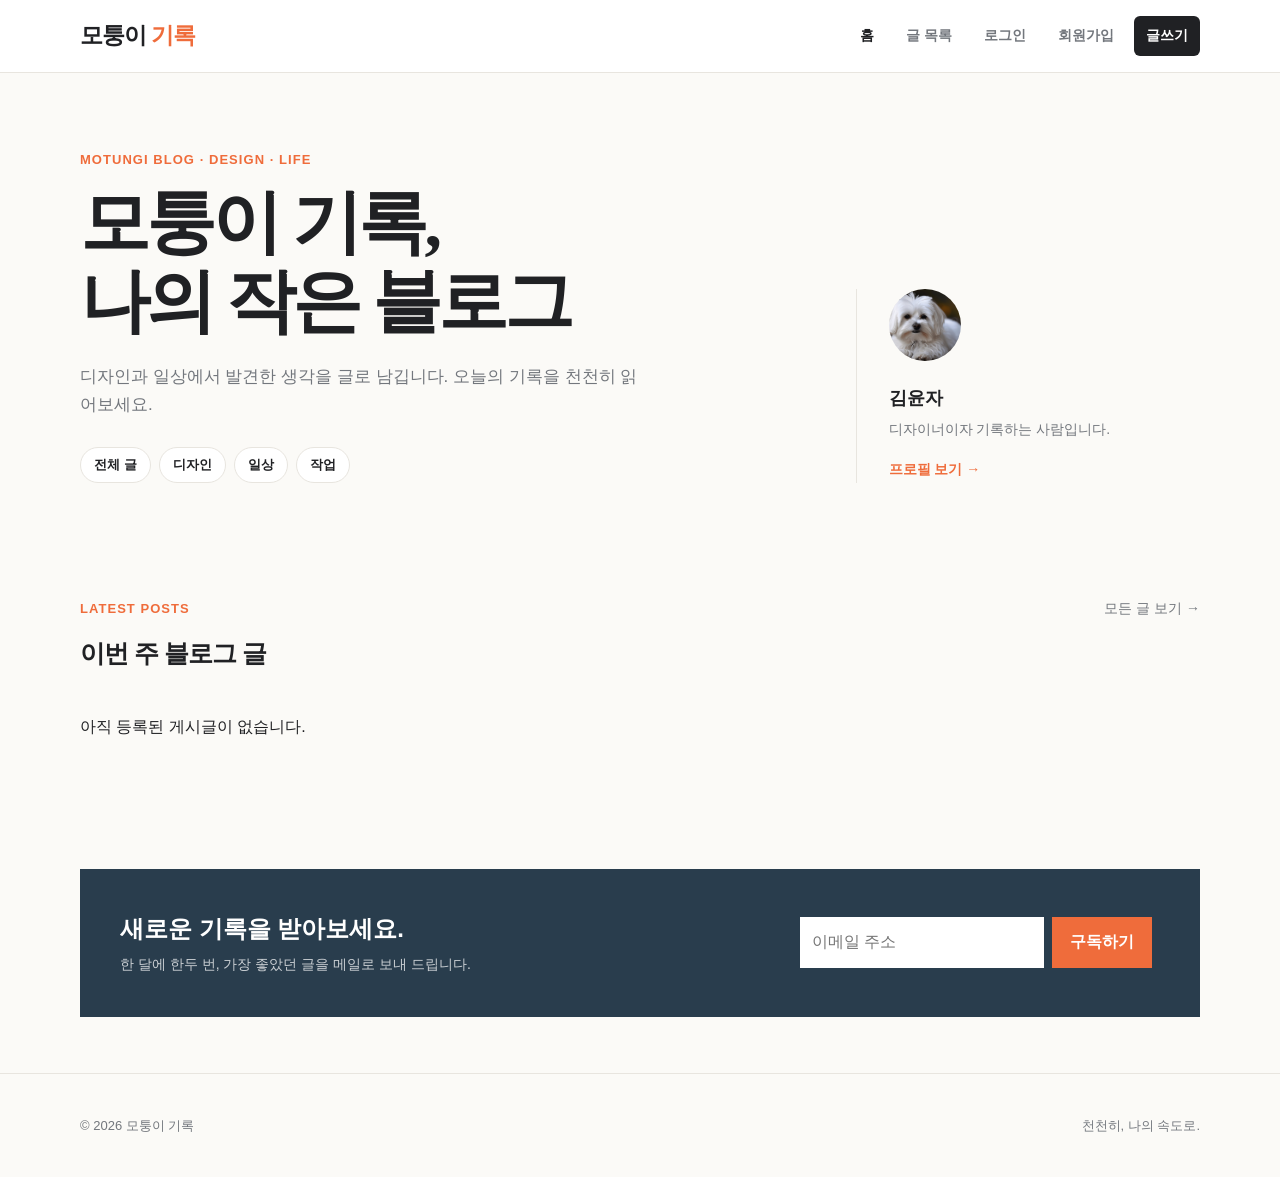
==== commit 7f9d4ade: "로그인 사용자에게만 프로필 표시" ====
--- a/index.html
+++ b/index.html
@@ -14,7 +14,6 @@
       <nav class="site-nav">
         <a class="active" href="index.html">홈</a>
         <a href="posts.html">글 목록</a>
-        <a href="profile.html">프로필</a>
         <a href="login.html">로그인</a>
         <a class="nav-action" href="write.html">글쓰기</a>
       </nav>
@@ -30,9 +29,9 @@
           <p>디자인과 일상에서 발견한 생각을 글로 남깁니다. 오늘의 기록을 천천히 읽어보세요.</p>
             <div class="blog-categories" aria-label="블로그 카테고리">
               <a href="posts.html">전체 글</a>
-              <a href="posts.html">디자인</a>
-              <a href="posts.html">일상</a>
-              <a href="posts.html">작업</a>
+              <a href="posts.html?category=Design">디자인</a>
+              <a href="posts.html?category=Life">일상</a>
+              <a href="posts.html?category=Work">작업</a>
             </div>
         </div>
         <aside class="profile-summary">
--- a/css/style.css
+++ b/css/style.css
@@ -4,3 +4,5 @@
 .profile-page .profile-card{grid-column:1 / -1;max-width:520px;width:100%;margin:0 auto}.profile-page .profile-posts{grid-column:1 / -1}
 .profile-page{display:flex;flex-direction:column;align-items:center}.profile-page .profile-posts{width:100%}
 .post-actions{display:flex;align-items:center;gap:14px;margin-top:10px}.post-actions .post-delete{margin-top:0}
+.archive-tools{display:flex;gap:8px;margin-bottom:20px}.archive-tools input,.archive-tools select{border:1px solid var(--line);background:#fff;padding:10px 12px;font:inherit}.archive-tools input[type=search]{flex:1}.pagination{display:flex;gap:6px;padding:24px 0}.pagination button{border:1px solid var(--line);background:#fff;padding:7px 11px;cursor:pointer}.pagination button.active{background:var(--ink);color:#fff}.comments{border-top:1px solid var(--line);margin-top:44px;padding-top:28px}.comments h2{font-size:22px}.comment{border-bottom:1px solid var(--line);padding:15px 0}.comment>div{display:flex;align-items:center;gap:10px}.comment small{color:var(--sub)}.comment p{white-space:pre-line}.comment button{margin-left:auto;border:0;background:none;color:var(--sub);cursor:pointer}.comments form{display:grid;gap:10px;margin-top:20px}.comments textarea{border:1px solid var(--line);padding:12px;resize:vertical}.comments .button{justify-self:end}.article-body{white-space:pre-line}
+@media(max-width:720px){.archive-tools{display:grid}.comments .button{width:100%}}
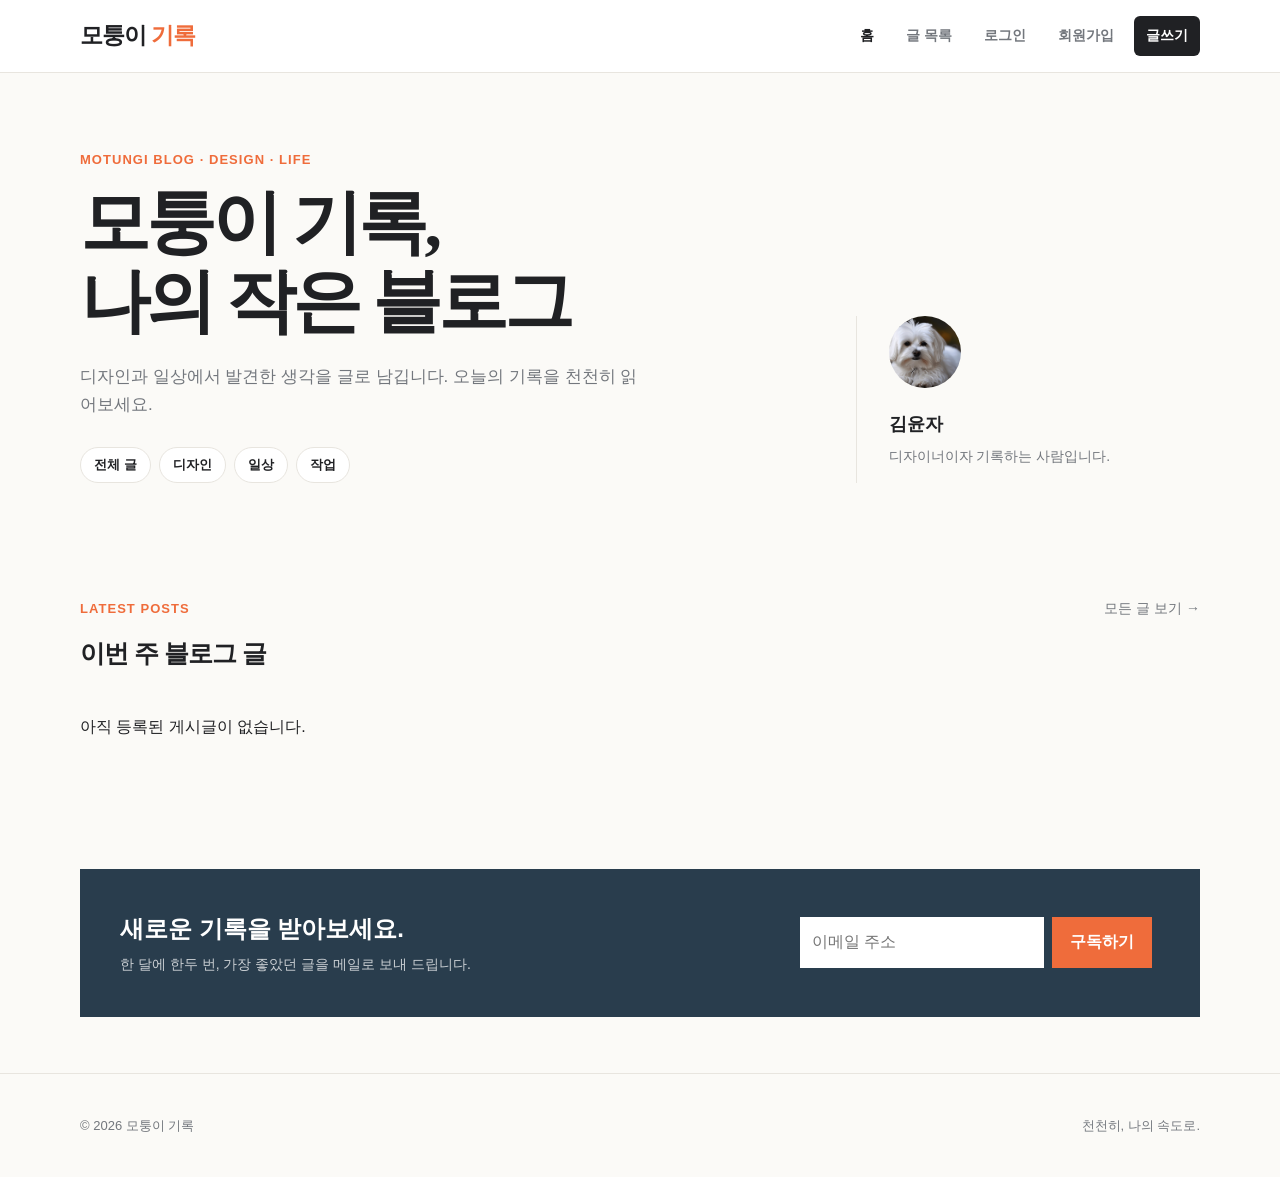
==== commit 24e9871d: "프로필 네비게이션과 게시판 데이터 정리" ====
--- a/index.html
+++ b/index.html
@@ -38,7 +38,6 @@
           <img class="avatar" src="assets/images/강아지.jpg" alt="운영자 프로필 사진">
           <strong>김윤자</strong>
           <p>디자이너이자 기록하는 사람입니다.</p>
-          <a class="text-link" href="profile.html">프로필 보기 →</a>
         </aside>
       </div>
     </section>
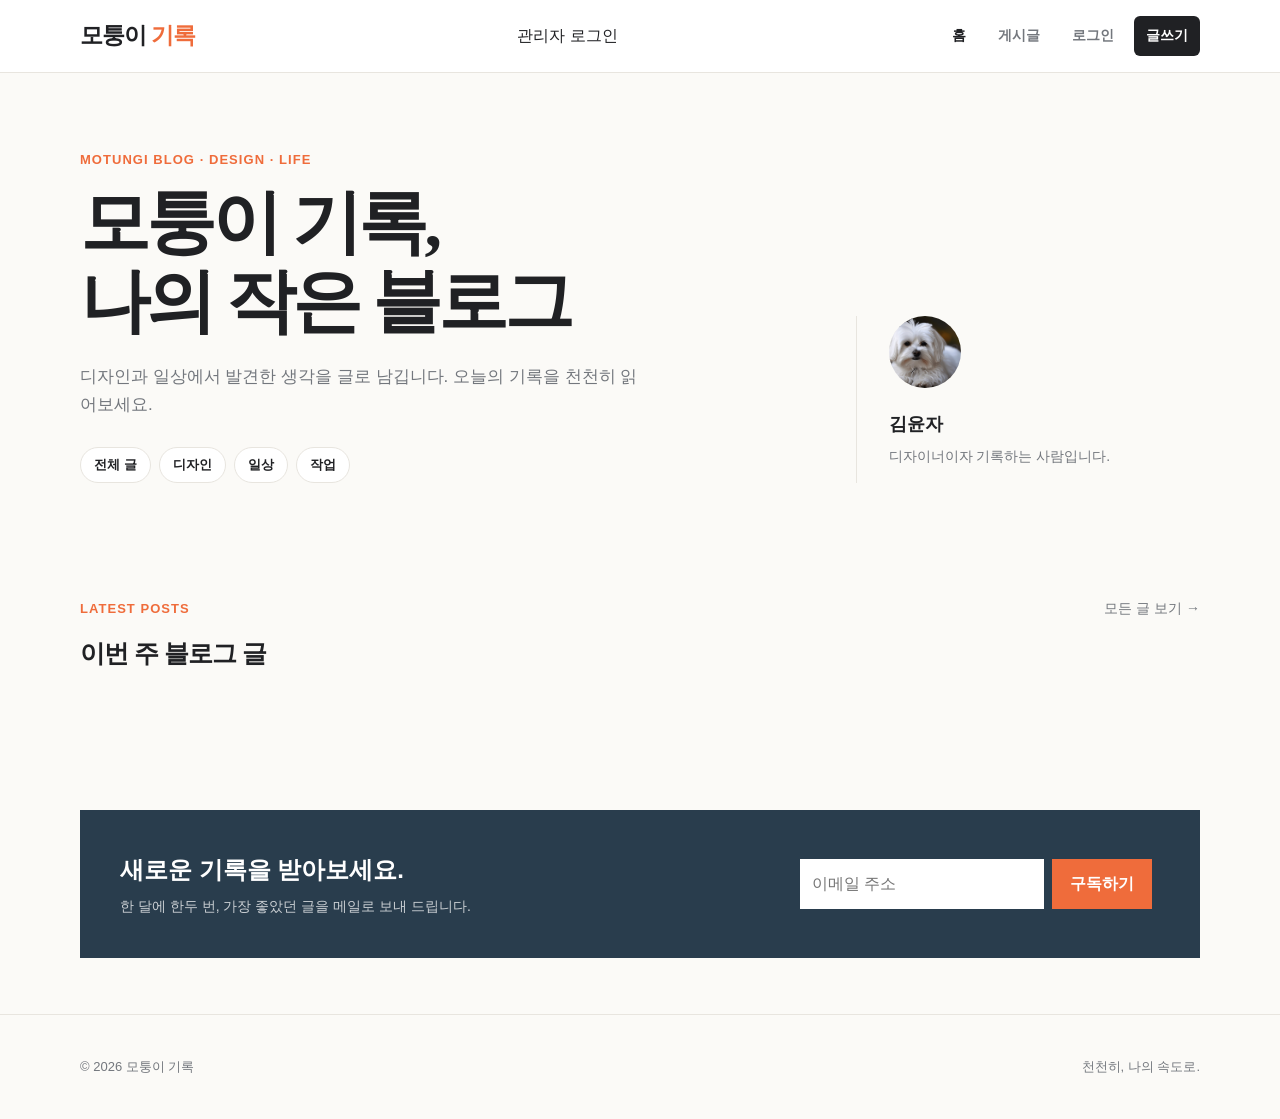
==== commit 16875017: "Unify post navigation label" ====
--- a/index.html
+++ b/index.html
@@ -13,7 +13,7 @@
       <button class="menu-toggle" aria-label="메뉴 열기" aria-expanded="false">☰</button>
       <nav class="site-nav">
         <a class="active" href="index.html">홈</a>
-        <a href="posts.html">글 목록</a>
+        <a href="posts.html">게시글</a>
         <a href="login.html">로그인</a>
         <a class="nav-action" href="write.html">글쓰기</a>
       </nav>
--- a/css/style.css
+++ b/css/style.css
@@ -6,3 +6,12 @@
 .post-actions{display:flex;align-items:center;gap:14px;margin-top:10px}.post-actions .post-delete{margin-top:0}
 .archive-tools{display:flex;gap:8px;margin-bottom:20px}.archive-tools input,.archive-tools select{border:1px solid var(--line);background:#fff;padding:10px 12px;font:inherit}.archive-tools input[type=search]{flex:1}.pagination{display:flex;gap:6px;padding:24px 0}.pagination button{border:1px solid var(--line);background:#fff;padding:7px 11px;cursor:pointer}.pagination button.active{background:var(--ink);color:#fff}.comments{border-top:1px solid var(--line);margin-top:44px;padding-top:28px}.comments h2{font-size:22px}.comment{border-bottom:1px solid var(--line);padding:15px 0}.comment>div{display:flex;align-items:center;gap:10px}.comment small{color:var(--sub)}.comment p{white-space:pre-line}.comment button{margin-left:auto;border:0;background:none;color:var(--sub);cursor:pointer}.comments form{display:grid;gap:10px;margin-top:20px}.comments textarea{border:1px solid var(--line);padding:12px;resize:vertical}.comments .button{justify-self:end}.article-body{white-space:pre-line}
 @media(max-width:720px){.archive-tools{display:grid}.comments .button{width:100%}}
+
+.post-reactions{display:flex;flex-wrap:wrap;gap:8px;margin:24px 0}.post-reactions button{border:1px solid var(--line);border-radius:999px;background:#fff;color:var(--ink);padding:8px 13px;cursor:pointer;font-size:13px;font-weight:bold}.post-reactions button:hover{border-color:var(--orange);color:var(--orange)}.post-reactions .post-view-count{cursor:default;color:var(--sub);background:var(--cream)}
+.article-footer{display:flex;align-items:center;flex-wrap:wrap;gap:12px}.article-footer .secondary-btn{margin-left:auto;border:1px solid #e85a5a;background:#fff4f4;color:#bf3030;border-radius:8px;padding:10px 14px;box-shadow:0 2px 7px rgba(191,48,48,.1)}.article-footer .secondary-btn:hover{background:#bf3030;color:#fff;border-color:#bf3030}
+.article-footer .post-edit-button{margin-left:0;border-color:#cfd7e6;background:#fff;color:#34445f;box-shadow:none}.article-footer .post-edit-button:hover{background:#34445f;color:#fff;border-color:#34445f}.writer-page{width:min(900px,calc(100% - 32px));margin:46px auto 72px}.writer-card{max-width:820px;margin:auto}.writer-intro{margin:0 0 28px;color:var(--sub);font-size:14px}.post-preview{max-width:820px;margin:24px auto 0;padding:clamp(25px,5vw,54px);background:#fff;border:1px solid var(--line)}.post-preview h2{font-family:Georgia,"Noto Serif KR",serif;font-size:clamp(28px,4vw,42px);line-height:1.2;margin:8px 0 18px}.post-preview-meta{color:var(--sub);font-size:13px}.post-preview-content{white-space:pre-wrap;font-size:16px;line-height:1.9}.writer-card .form-actions{margin-top:26px}@media(max-width:720px){.writer-page{margin-top:28px}.writer-card{padding:24px}.article-footer .secondary-btn{margin-left:0}}
+.profile-dashboard{align-items:start}.profile-initial{display:grid;place-items:center;width:112px;height:112px;margin:0 auto 15px;border-radius:50%;background:linear-gradient(135deg,#314463,#8ba4d3);color:#fff;font-size:38px;font-weight:bold}.profile-dashboard .profile-card{position:sticky;top:100px}.empty-state{padding:32px;border:1px dashed #ccd4e0;border-radius:10px;color:var(--sub);text-align:center}.profile-delete{border:0;background:none;color:#c0392b;cursor:pointer;padding:0;font:inherit;font-weight:bold}@media(max-width:720px){.profile-dashboard .profile-card{position:static}}
+.password-settings{margin-top:20px;text-align:left;border-top:1px solid var(--line);padding-top:14px}.password-settings summary{cursor:pointer;color:var(--sub);font-size:13px;font-weight:bold}.password-settings form{display:grid;gap:9px;margin-top:14px}.password-settings label{display:grid;gap:4px;font-size:12px;font-weight:bold}.password-settings input{width:100%;border:1px solid var(--line);padding:9px;font-size:13px}.password-settings .button{margin-top:2px;padding:10px;font-size:13px}
+
+/* 관리자: 좌측 카테고리 / 우측 정보 패널 */
+.admin-body{background:#f4f6fa}.admin-page{padding:42px 0 72px}.admin-heading{display:flex;align-items:end;justify-content:space-between;gap:24px;margin-bottom:28px}.admin-heading h1{margin:0;font-size:clamp(30px,4vw,42px);letter-spacing:-.055em}.admin-heading p:not(.eyebrow){margin:5px 0 0;color:var(--sub)}.admin-home-link{border:1px solid #d9dee8;background:#fff;border-radius:10px;padding:10px 14px;font-size:14px;font-weight:bold;white-space:nowrap}.admin-content{display:grid;grid-template-columns:240px minmax(0,1fr);gap:24px;align-items:start}.admin-sidebar{position:sticky;top:96px;background:#1d2638;color:#eff4ff;border-radius:16px;padding:18px;box-shadow:0 12px 30px rgba(26,39,62,.14)}.admin-sidebar-title{display:flex;align-items:center;gap:10px;border-bottom:1px solid rgba(255,255,255,.12);padding:5px 5px 17px}.admin-avatar{display:grid;place-items:center;width:36px;height:36px;border-radius:11px;background:#ff875d;color:#fff;font-weight:bold}.admin-sidebar-title strong,.admin-sidebar-title small{display:block}.admin-sidebar-title small{color:#aebbd0;font-size:11px}.admin-nav{display:grid;gap:4px;margin-top:17px}.admin-nav button{display:flex;align-items:center;gap:10px;width:100%;border:0;border-radius:9px;padding:11px 10px;background:transparent;color:#b9c4d5;cursor:pointer;text-align:left;font-size:14px;font-weight:bold}.admin-nav button:hover,.admin-nav button.is-active{background:#33425e;color:#fff}.admin-nav button span{width:18px;text-align:center;color:#91b4ff}.admin-nav button b{margin-left:auto;min-width:22px;padding:1px 6px;border-radius:999px;background:rgba(255,255,255,.13);font-size:11px;text-align:center}.admin-sidebar-note{border-top:1px solid rgba(255,255,255,.12);margin:18px 4px 2px;padding-top:15px;color:#9ba9c0;font-size:11px;line-height:1.55}.admin-main{min-width:0}.admin-panel{background:#fff;border:1px solid #e5eaf1;border-radius:16px;padding:clamp(20px,3vw,32px);box-shadow:0 7px 20px rgba(37,50,73,.05)}.admin-panel-heading{display:flex;align-items:flex-start;justify-content:space-between;gap:16px;margin-bottom:24px}.admin-panel-heading .eyebrow{margin-bottom:5px;font-size:11px}.admin-panel-heading h2{margin:0;font-size:26px;letter-spacing:-.045em}.admin-live-dot,.admin-count-badge{border-radius:999px;background:#ecf8f0;color:#247044;padding:5px 9px;font-size:12px;font-weight:bold;white-space:nowrap}.admin-live-dot::before{content:"";display:inline-block;width:6px;height:6px;margin-right:5px;border-radius:50%;background:#38b56a;vertical-align:middle}.admin-count-badge{background:#f0f3f9;color:#59667a}.admin-stats{display:grid;grid-template-columns:repeat(3,1fr);gap:14px}.admin-stats article{border:1px solid #e7ebf2;border-radius:12px;padding:20px;background:linear-gradient(145deg,#fff,#f8faff)}.admin-stats span,.admin-stats small{display:block;color:#778295;font-size:12px}.admin-stats strong{display:block;margin:5px 0;font-size:30px;letter-spacing:-.06em}.admin-welcome-card{display:flex;justify-content:space-between;gap:30px;align-items:center;margin-top:18px;padding:25px;border-radius:12px;background:#edf2ff;color:#233655}.admin-welcome-card .eyebrow{color:#6178ac;font-size:11px;margin-bottom:6px}.admin-welcome-card h3{margin:0 0 5px;font-size:18px}.admin-welcome-card p{margin:0;color:#62708a;font-size:13px}.admin-welcome-card>span{font-size:40px;color:#8ca7ed}.admin-table-wrap{overflow-x:auto;border:1px solid #edf0f5;border-radius:12px}.admin-table-wrap table{width:100%;border-collapse:collapse;min-width:620px}.admin-table-wrap th,.admin-table-wrap td{padding:14px 16px;border-bottom:1px solid #edf0f5;text-align:left;font-size:13px}.admin-table-wrap th{background:#f8f9fc;color:#778295;font-size:11px;letter-spacing:.04em;text-transform:uppercase}.admin-table-wrap tr:last-child td{border-bottom:0}.admin-table-wrap td:first-child{font-weight:bold}.admin-action{border:1px solid #d7deea;border-radius:7px;padding:6px 10px;background:#fff;color:#33425e;cursor:pointer;font-size:12px;font-weight:bold}.admin-action:hover{border-color:#ef6c3b;color:#d85a2d}@media(max-width:720px){.admin-page{padding-top:28px}.admin-heading{align-items:flex-start;flex-direction:column}.admin-content{grid-template-columns:1fr}.admin-sidebar{position:static;border-radius:12px}.admin-nav{grid-template-columns:repeat(2,1fr)}.admin-sidebar-note{display:none}.admin-stats{grid-template-columns:1fr}.admin-panel{padding:20px}.admin-welcome-card{align-items:flex-start}.admin-welcome-card>span{display:none}}
